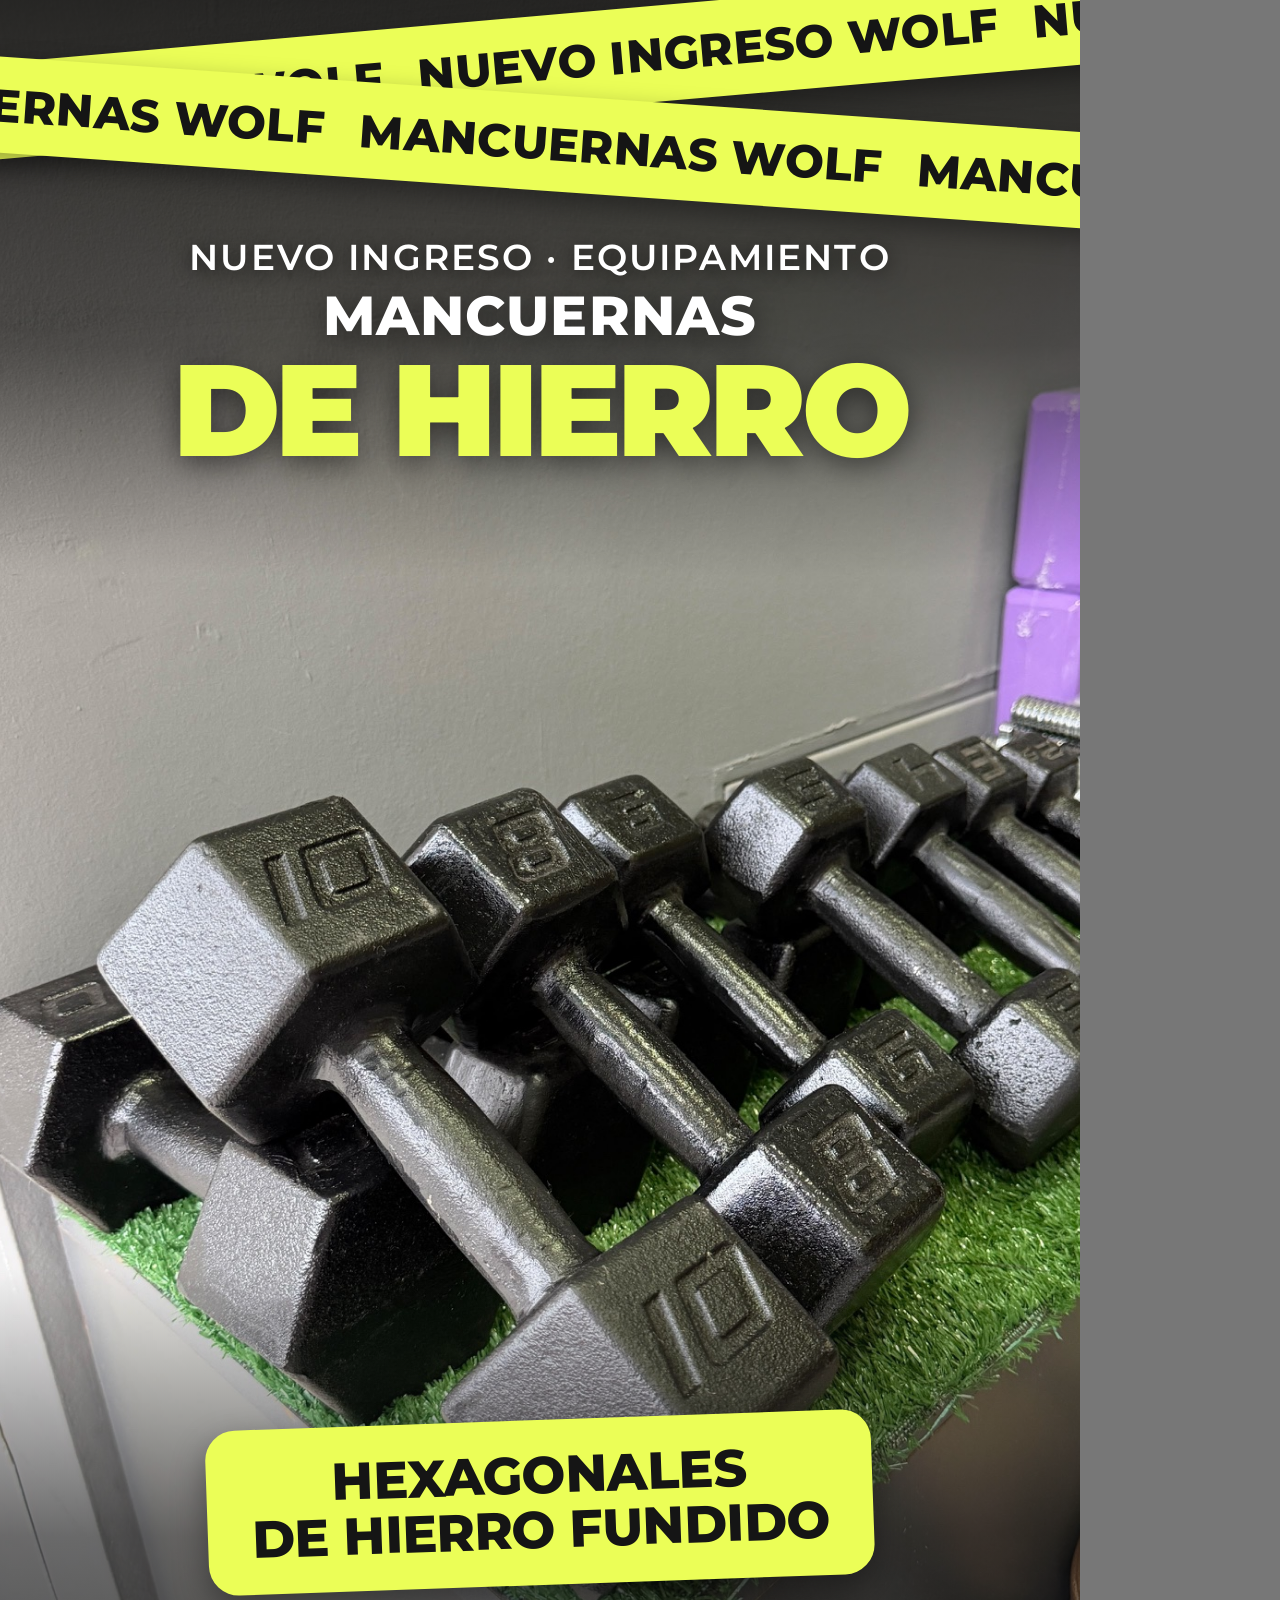
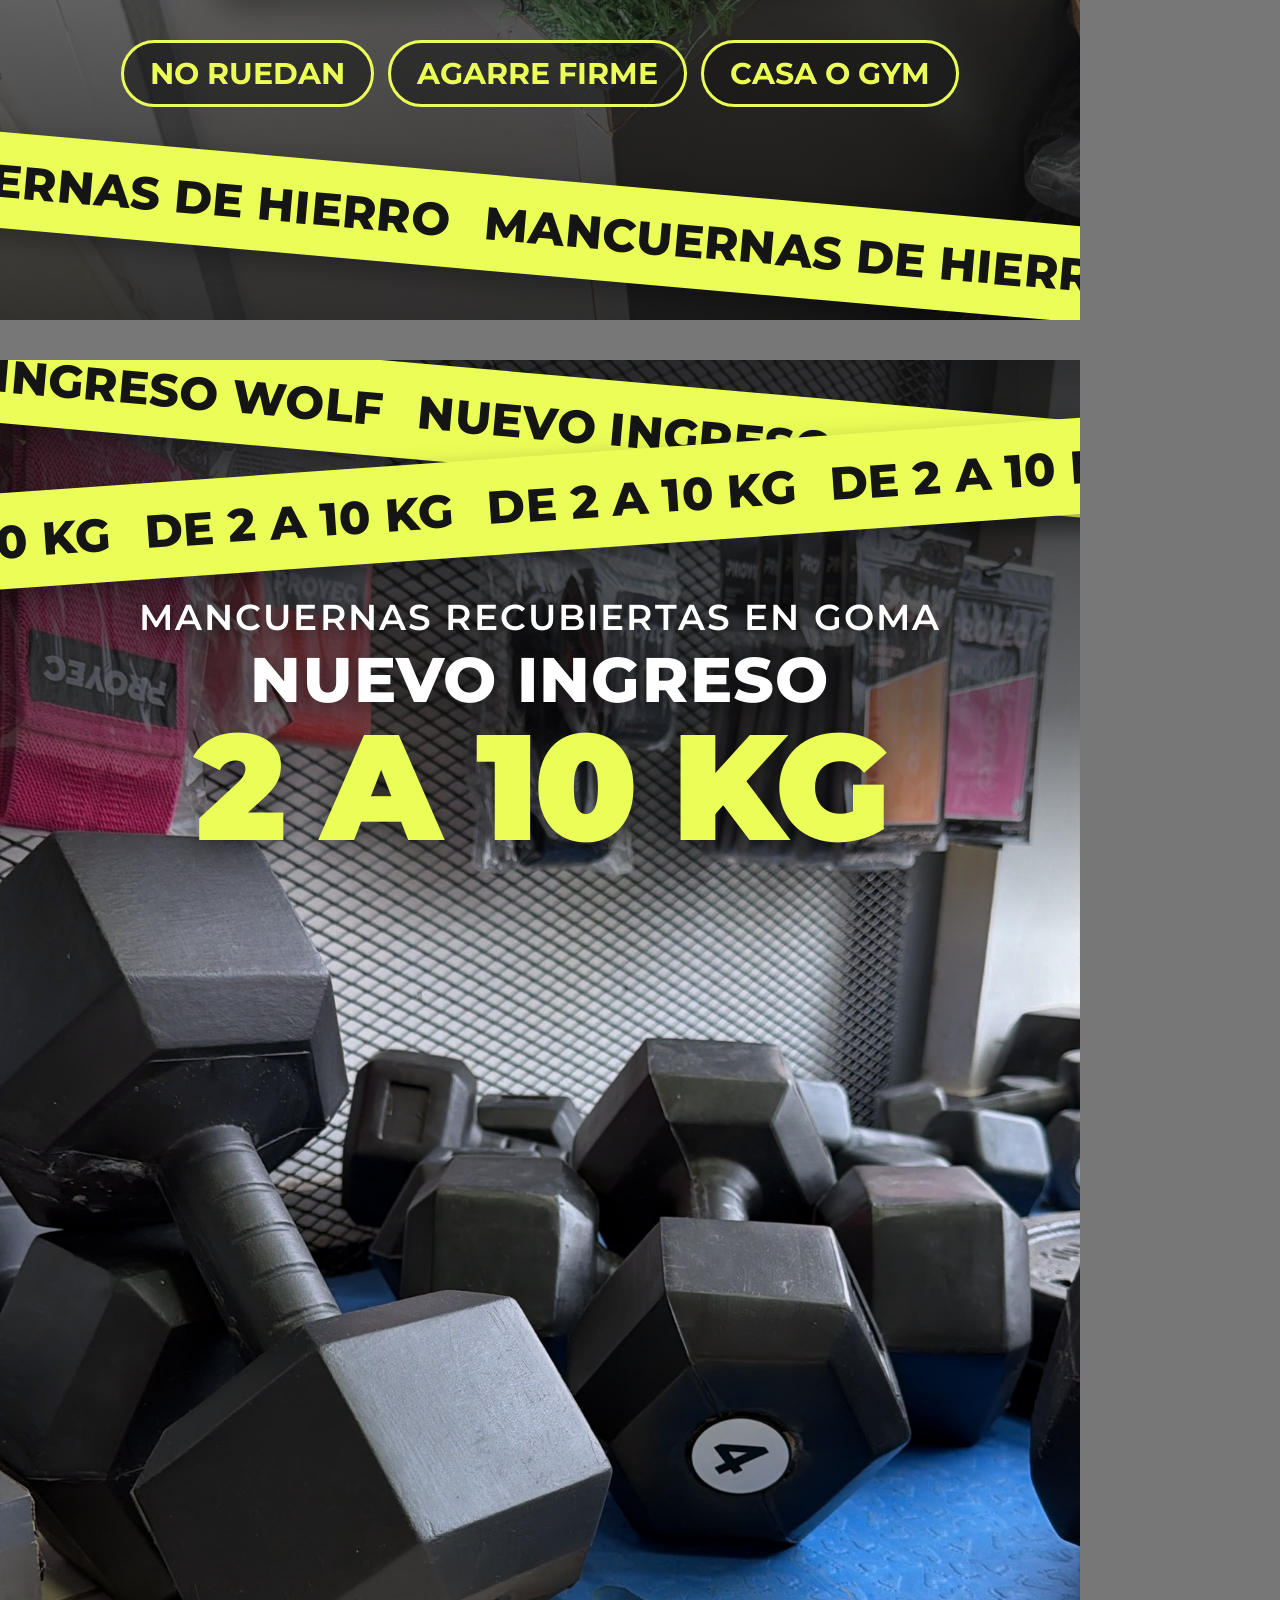
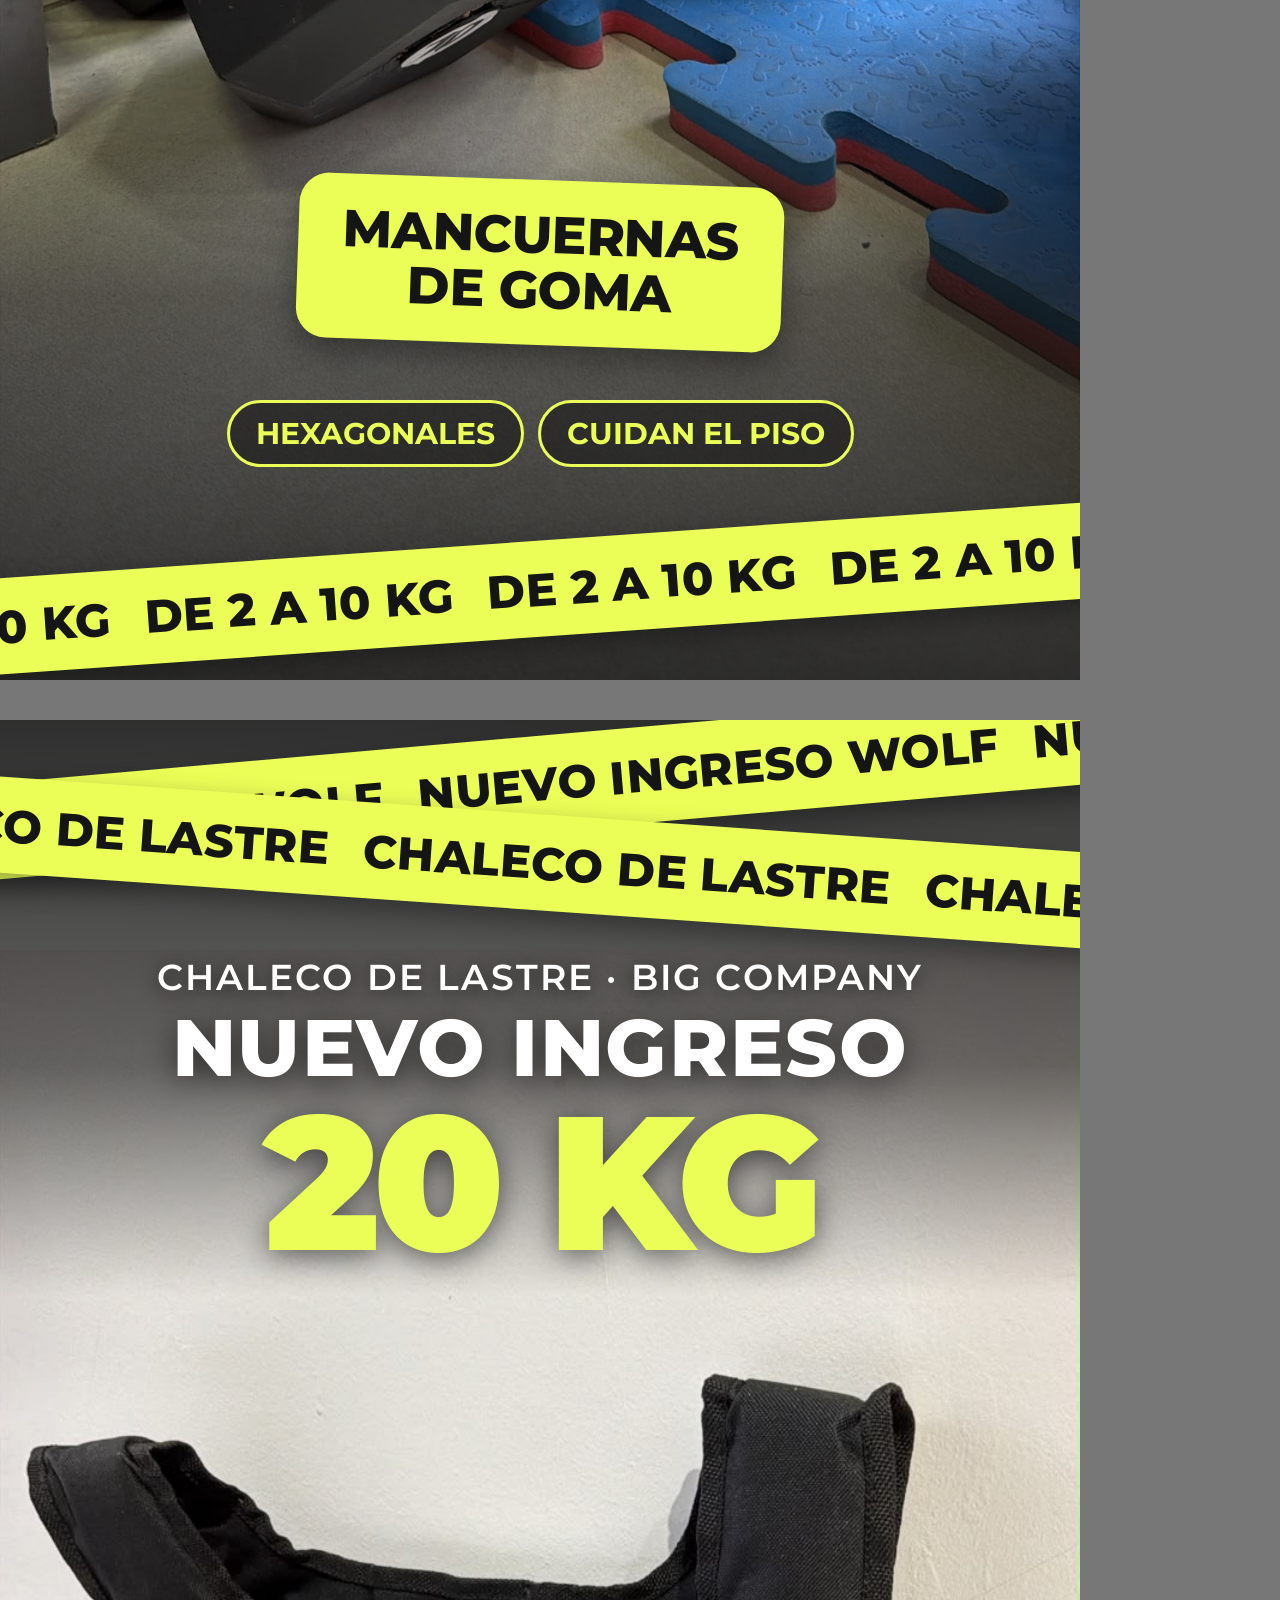
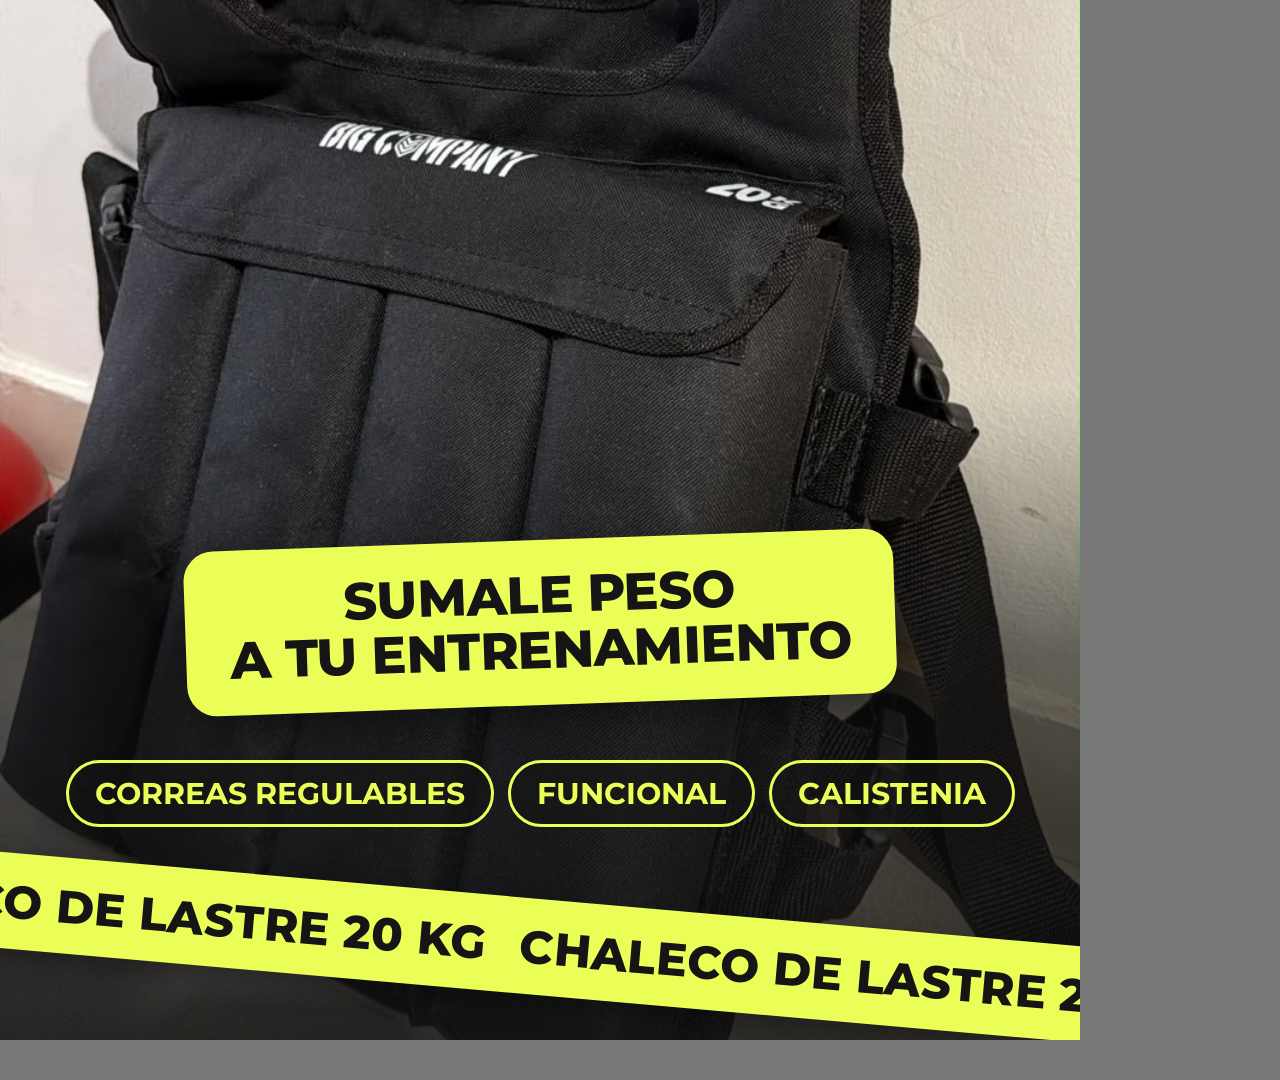
==== wolf-equipamiento/historias.html @ c53779f7 "Historias Wolf: mancuernas de hierro, de goma y chaleco de lastre Co-Authored-By: Claude Opus 5.5 <n" ====
<!doctype html>
<html lang="es">
<head>
<meta charset="utf-8">
<title>Equipamiento Wolf</title>
<link rel="preconnect" href="https://fonts.googleapis.com">
<link href="https://fonts.googleapis.com/css2?family=Montserrat:wght@300;400;600;700;800;900&display=swap" rel="stylesheet">
<style>
  :root{ --lime:#EBFE57; --ink:#151515; --white:#FFFFFF; }
  *{box-sizing:border-box;margin:0;padding:0}
  body{background:#777;font-family:"Montserrat",sans-serif}
  .story{width:1080px;height:1920px;position:relative;overflow:hidden;background:#2b2a28;margin:0 0 40px;color:var(--white)}

  /* foto completa, nítida */
  .full{position:absolute;inset:0;width:100%;height:100%;object-fit:cover}
  .shade{position:absolute;inset:0;background:linear-gradient(180deg,
      rgba(15,15,15,.85) 0%, rgba(15,15,15,.6) 18%, rgba(15,15,15,0) 30%,
      rgba(15,15,15,0) 66%, rgba(15,15,15,.6) 80%, rgba(15,15,15,.85) 100%)}

  /* cintas */
  .tape{position:absolute;left:-200px;width:1500px;height:96px;background:var(--lime);color:var(--ink);
        font-weight:800;font-size:46px;letter-spacing:.01em;white-space:nowrap;overflow:hidden;display:flex;align-items:center;
        box-shadow:0 10px 26px rgba(0,0,0,.35);z-index:6}
  .tape span{padding-right:34px}

  .h1{position:absolute;left:60px;right:60px;text-align:center;font-weight:800;text-transform:uppercase;letter-spacing:-.025em;line-height:1.02;text-shadow:0 4px 24px rgba(0,0,0,.5);z-index:5}
  .sub{position:absolute;left:60px;right:60px;text-align:center;font-weight:400;font-size:48px;letter-spacing:-.01em;text-shadow:0 3px 18px rgba(0,0,0,.6);z-index:5}
  .box{position:absolute;left:50%;background:var(--lime);color:var(--ink);border-radius:30px;padding:28px 44px;font-weight:800;text-transform:uppercase;text-align:center;line-height:1.05;letter-spacing:-.01em;box-shadow:0 14px 34px rgba(0,0,0,.4);z-index:5;white-space:nowrap}

  .scribble{position:absolute;z-index:4;pointer-events:none}
  .scribble path{fill:none;stroke:#fff;stroke-width:5;stroke-linecap:round}

  .pills{position:absolute;left:40px;right:40px;display:flex;justify-content:center;gap:14px;flex-wrap:wrap;z-index:5}
  .pills span{border:3px solid var(--lime);color:var(--lime);border-radius:999px;padding:12px 26px;font-weight:700;font-size:30px;text-transform:uppercase;background:rgba(20,20,20,.55)}
  .foot{position:absolute;left:60px;right:60px;text-align:center;font-weight:800;font-size:56px;text-transform:uppercase;letter-spacing:-.02em;z-index:5;text-shadow:0 4px 20px rgba(0,0,0,.5)}

  .half{position:absolute;top:0;bottom:0;width:540px;overflow:hidden}
  .half img{position:absolute;top:0;height:100%;width:auto}
  .divider{position:absolute;top:420px;bottom:560px;left:536px;width:8px;background:var(--lime);z-index:4;transform:skewX(-4deg)}
  .poll{position:absolute;left:150px;right:150px;height:230px;border:4px dashed rgba(255,255,255,.75);border-radius:34px;display:flex;align-items:center;justify-content:center;font-weight:600;font-size:28px;color:#fff;text-transform:uppercase;background:rgba(20,20,20,.35);z-index:5}
  .kicker{position:absolute;left:60px;right:60px;text-align:center;font-weight:600;font-size:36px;letter-spacing:.06em;text-transform:uppercase;text-shadow:0 3px 18px rgba(0,0,0,.6);z-index:5}
  .flavor{position:absolute;left:30px;right:30px;text-align:center;font-weight:900;text-transform:uppercase;letter-spacing:-.035em;line-height:.95;color:var(--lime);text-shadow:0 6px 30px rgba(0,0,0,.55);z-index:5}
  .flavor small{display:block;font-size:.42em;color:#fff;letter-spacing:.02em;font-weight:800;margin-bottom:6px}
</style>
</head>
<body>

<section class="story" id="s1" style="background:#2b2a28">
  <img class="full" src="img/hierro.jpg" style="object-position:15% 50%"><div class="shade"></div>
  <div class="tape" style="top:15px;transform:rotate(-5deg)"><span>NUEVO INGRESO WOLF</span><span>NUEVO INGRESO WOLF</span><span>NUEVO INGRESO WOLF</span><span>NUEVO INGRESO WOLF</span><span>NUEVO INGRESO WOLF</span></div>
  <div class="tape" style="top:95px;transform:rotate(4deg)"><span>MANCUERNAS WOLF</span><span>MANCUERNAS WOLF</span><span>MANCUERNAS WOLF</span><span>MANCUERNAS WOLF</span><span>MANCUERNAS WOLF</span></div>
  <div class="kicker" style="top:235px">Nuevo ingreso · Equipamiento</div>
  <div class="flavor" style="top:290px;font-size:130px"><small>Mancuernas</small>De hierro</div>
  <div class="box" style="top:1420px;transform:translateX(-50%) rotate(-2deg);font-size:52px">Hexagonales<br>de hierro fundido</div>
  <div class="pills" style="top:1640px"><span>No ruedan</span><span>Agarre firme</span><span>Casa o gym</span></div>
  <div class="tape" style="top:1780px;transform:rotate(5deg)"><span>MANCUERNAS DE HIERRO</span><span>MANCUERNAS DE HIERRO</span><span>MANCUERNAS DE HIERRO</span><span>MANCUERNAS DE HIERRO</span><span>MANCUERNAS DE HIERRO</span></div>
</section>
<section class="story" id="s2" style="background:#2b2a28">
  <img class="full" src="img/goma.jpg" style="object-position:50% 50%"><div class="shade"></div>
  <div class="tape" style="top:15px;transform:rotate(5deg)"><span>NUEVO INGRESO WOLF</span><span>NUEVO INGRESO WOLF</span><span>NUEVO INGRESO WOLF</span><span>NUEVO INGRESO WOLF</span><span>NUEVO INGRESO WOLF</span></div>
  <div class="tape" style="top:95px;transform:rotate(-4deg)"><span>DE 2 A 10 KG</span><span>DE 2 A 10 KG</span><span>DE 2 A 10 KG</span><span>DE 2 A 10 KG</span><span>DE 2 A 10 KG</span></div>
  <div class="kicker" style="top:235px">Mancuernas recubiertas en goma</div>
  <div class="flavor" style="top:290px;font-size:150px"><small>Nuevo ingreso</small>2 a 10 kg</div>
  <div class="box" style="top:1420px;transform:translateX(-50%) rotate(2deg);font-size:52px">Mancuernas<br>de goma</div>
  <div class="pills" style="top:1640px"><span>Hexagonales</span><span>Cuidan el piso</span></div>
  <div class="tape" style="top:1780px;transform:rotate(-4deg)"><span>DE 2 A 10 KG</span><span>DE 2 A 10 KG</span><span>DE 2 A 10 KG</span><span>DE 2 A 10 KG</span><span>DE 2 A 10 KG</span></div>
</section>
<section class="story" id="s3" style="background:#e6e6e4">
  <img src="img/chaleco.jpg" style="position:absolute;left:0;top:230px;width:1080px;height:1920px;object-fit:cover"><div class="shade"></div>
  <div class="tape" style="top:15px;transform:rotate(-5deg)"><span>NUEVO INGRESO WOLF</span><span>NUEVO INGRESO WOLF</span><span>NUEVO INGRESO WOLF</span><span>NUEVO INGRESO WOLF</span><span>NUEVO INGRESO WOLF</span></div>
  <div class="tape" style="top:95px;transform:rotate(4deg)"><span>CHALECO DE LASTRE</span><span>CHALECO DE LASTRE</span><span>CHALECO DE LASTRE</span><span>CHALECO DE LASTRE</span><span>CHALECO DE LASTRE</span></div>
  <div class="kicker" style="top:235px">Chaleco de lastre · Big Company</div>
  <div class="flavor" style="top:290px;font-size:190px"><small>Nuevo ingreso</small>20 kg</div>
  <div class="box" style="top:1420px;transform:translateX(-50%) rotate(-2deg);font-size:52px">Sumale peso<br>a tu entrenamiento</div>
  <div class="pills" style="top:1640px"><span>Correas regulables</span><span>Funcional</span><span>Calistenia</span></div>
  <div class="tape" style="top:1780px;transform:rotate(5deg)"><span>CHALECO DE LASTRE 20 KG</span><span>CHALECO DE LASTRE 20 KG</span><span>CHALECO DE LASTRE 20 KG</span><span>CHALECO DE LASTRE 20 KG</span><span>CHALECO DE LASTRE 20 KG</span></div>
</section>
</body>
</html>
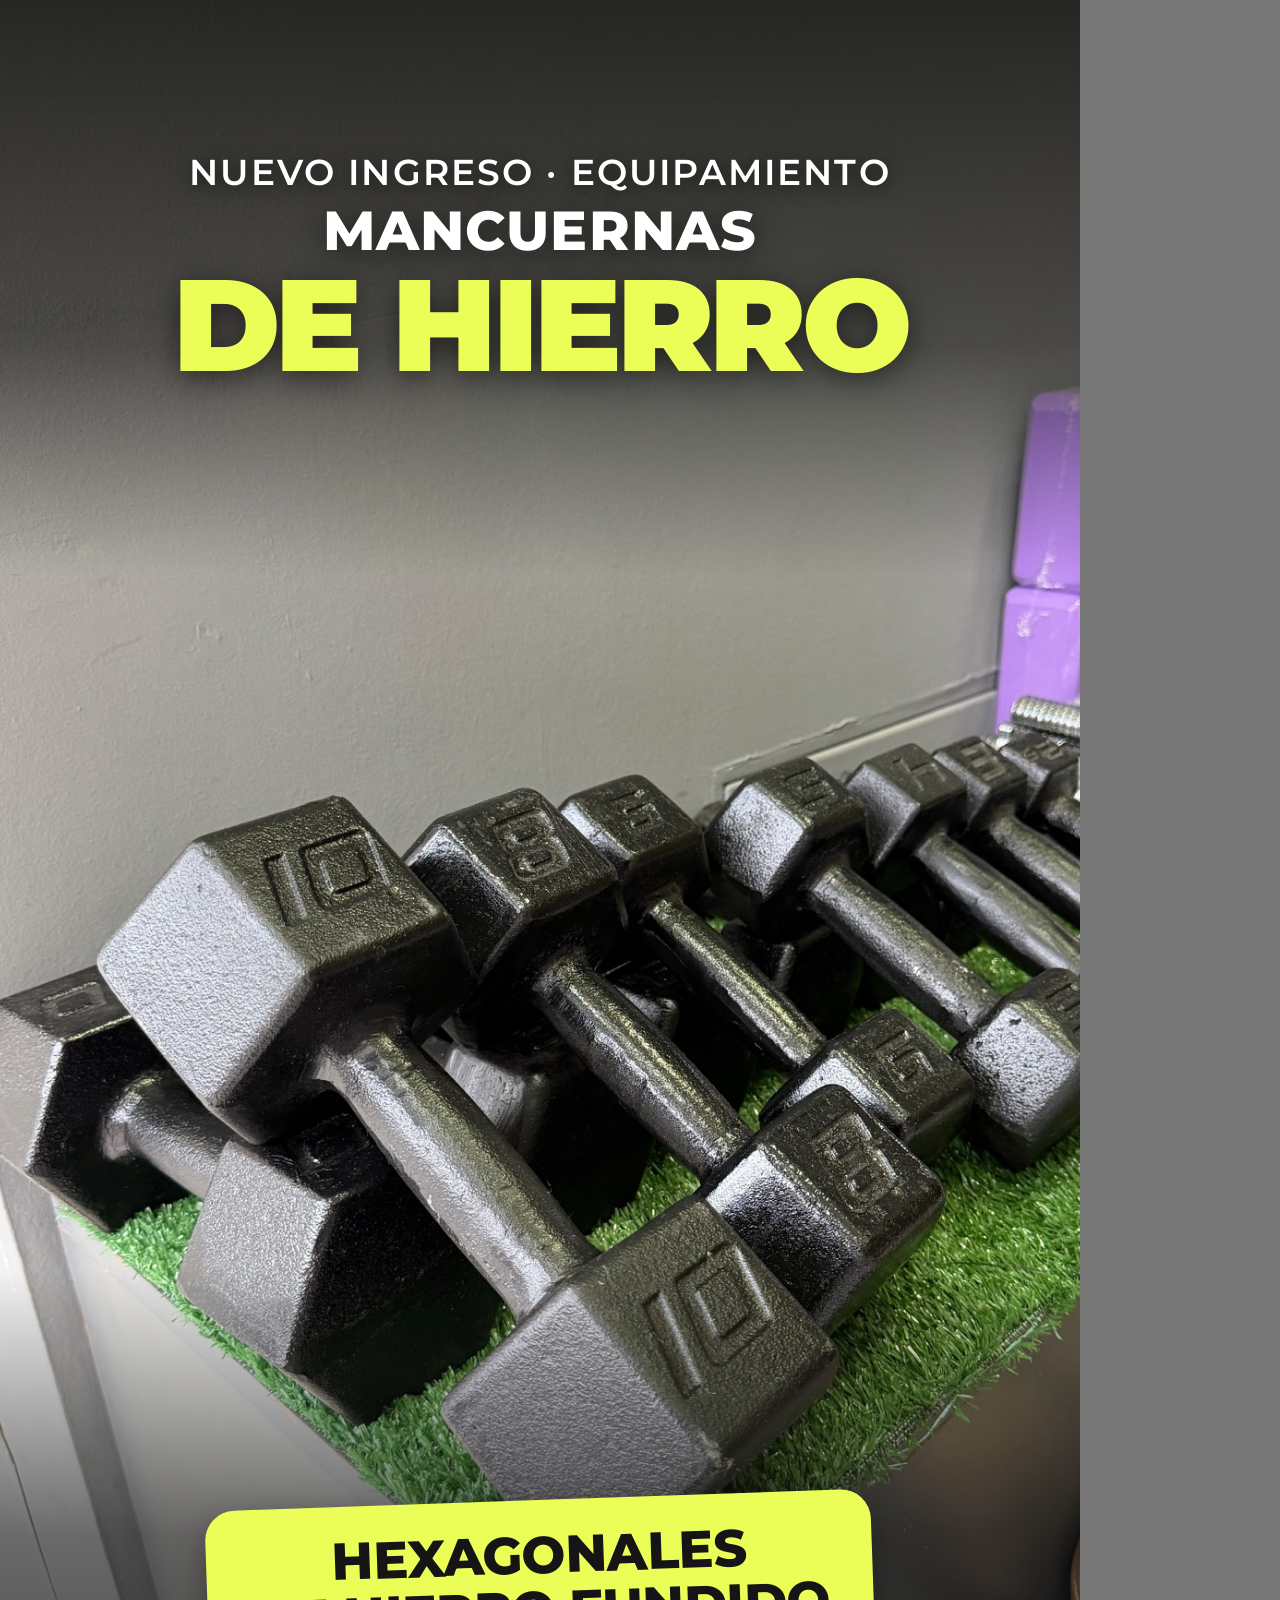
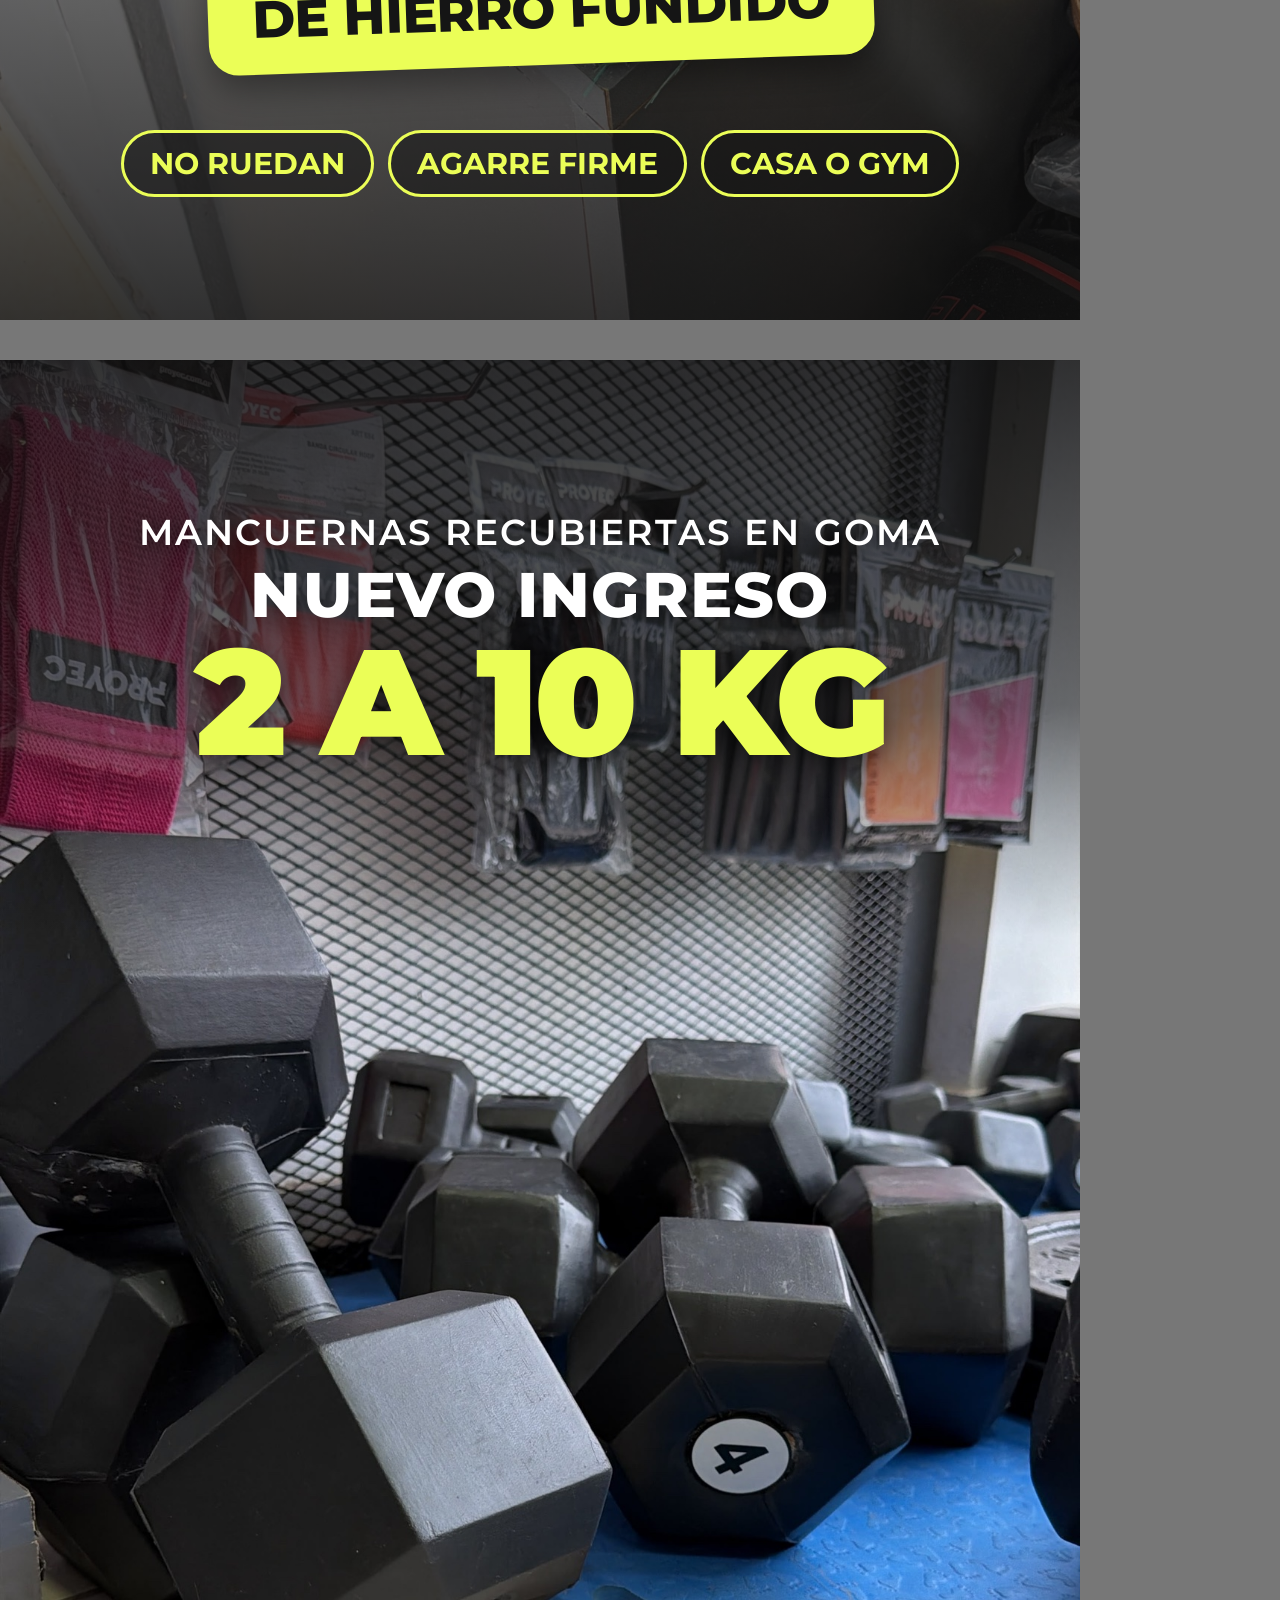
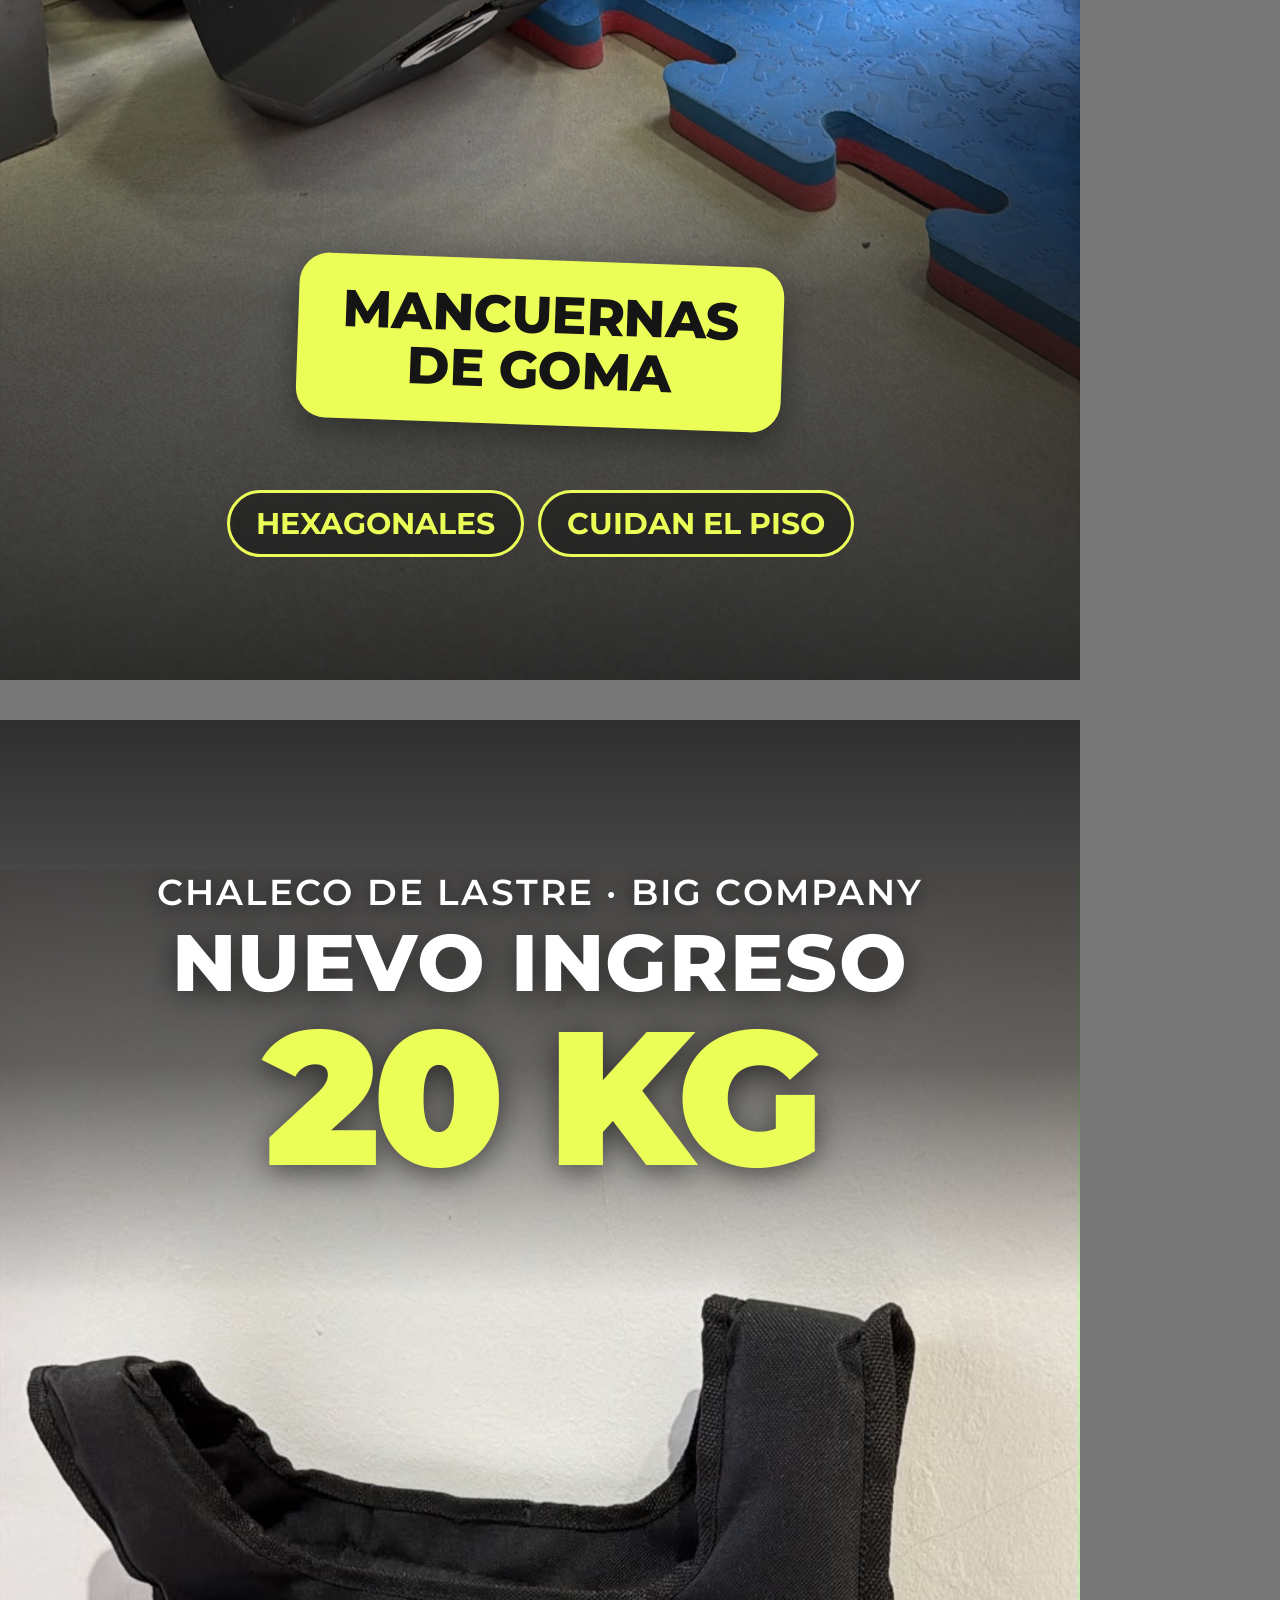
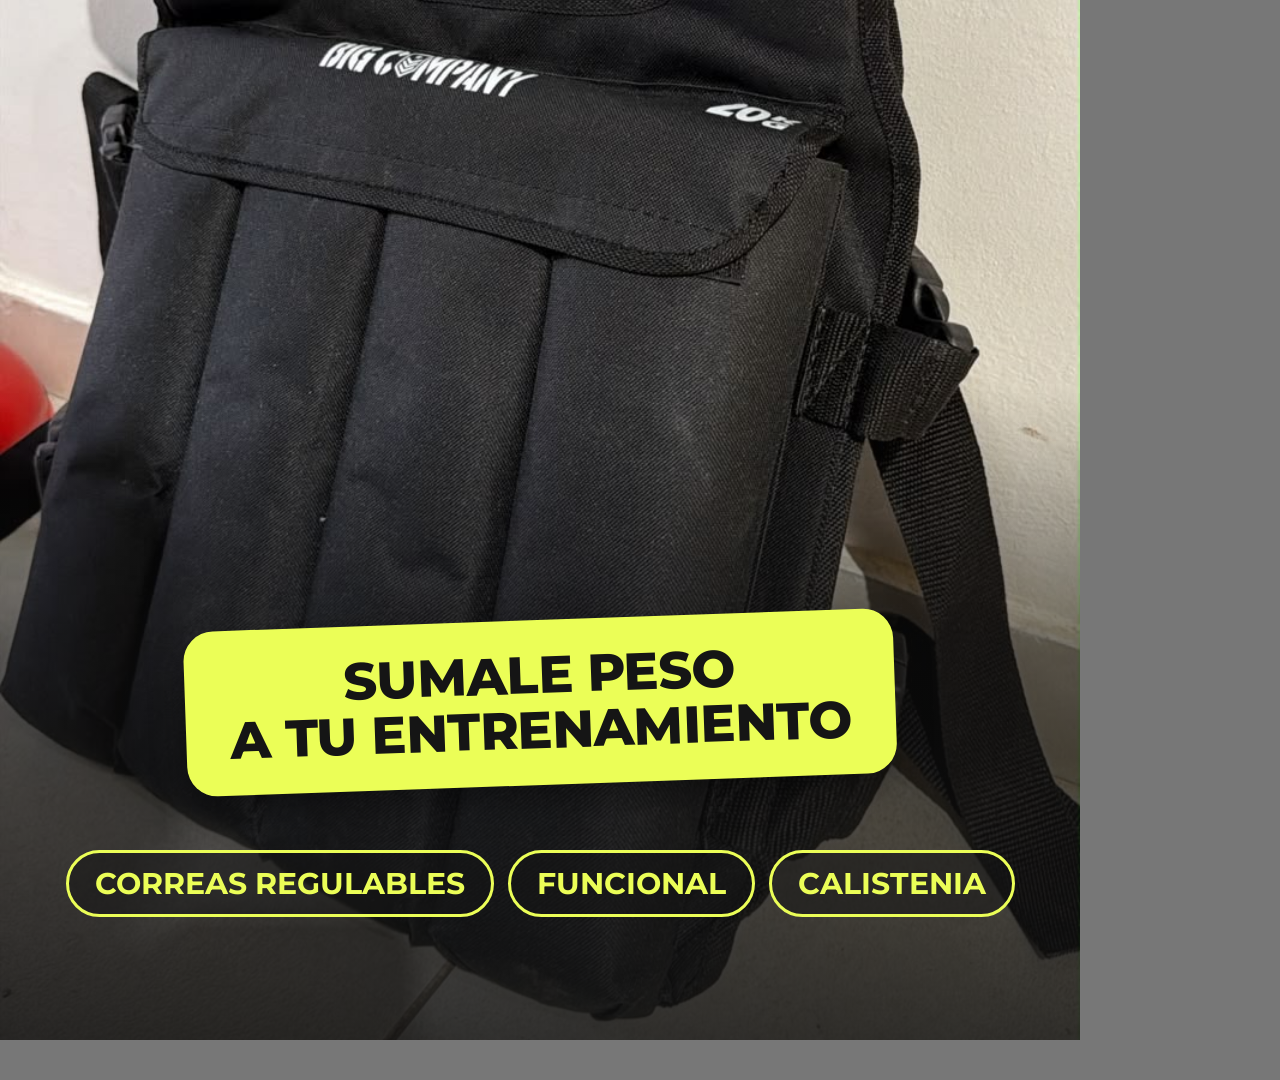
==== commit bda199b7: "Historias equipamiento Wolf: quitar cintas Co-Authored-By: Claude Opus 5.5 <noreply@anthropic.com> C" ====
--- a/wolf-equipamiento/historias.html
+++ b/wolf-equipamiento/historias.html
@@ -47,33 +47,24 @@
 
 <section class="story" id="s1" style="background:#2b2a28">
   <img class="full" src="img/hierro.jpg" style="object-position:15% 50%"><div class="shade"></div>
-  <div class="tape" style="top:15px;transform:rotate(-5deg)"><span>NUEVO INGRESO WOLF</span><span>NUEVO INGRESO WOLF</span><span>NUEVO INGRESO WOLF</span><span>NUEVO INGRESO WOLF</span><span>NUEVO INGRESO WOLF</span></div>
-  <div class="tape" style="top:95px;transform:rotate(4deg)"><span>MANCUERNAS WOLF</span><span>MANCUERNAS WOLF</span><span>MANCUERNAS WOLF</span><span>MANCUERNAS WOLF</span><span>MANCUERNAS WOLF</span></div>
-  <div class="kicker" style="top:235px">Nuevo ingreso · Equipamiento</div>
-  <div class="flavor" style="top:290px;font-size:130px"><small>Mancuernas</small>De hierro</div>
-  <div class="box" style="top:1420px;transform:translateX(-50%) rotate(-2deg);font-size:52px">Hexagonales<br>de hierro fundido</div>
-  <div class="pills" style="top:1640px"><span>No ruedan</span><span>Agarre firme</span><span>Casa o gym</span></div>
-  <div class="tape" style="top:1780px;transform:rotate(5deg)"><span>MANCUERNAS DE HIERRO</span><span>MANCUERNAS DE HIERRO</span><span>MANCUERNAS DE HIERRO</span><span>MANCUERNAS DE HIERRO</span><span>MANCUERNAS DE HIERRO</span></div>
+  <div class="kicker" style="top:150px">Nuevo ingreso · Equipamiento</div>
+  <div class="flavor" style="top:205px;font-size:130px"><small>Mancuernas</small>De hierro</div>
+  <div class="box" style="top:1500px;transform:translateX(-50%) rotate(-2deg);font-size:52px">Hexagonales<br>de hierro fundido</div>
+  <div class="pills" style="top:1730px"><span>No ruedan</span><span>Agarre firme</span><span>Casa o gym</span></div>
 </section>
 <section class="story" id="s2" style="background:#2b2a28">
   <img class="full" src="img/goma.jpg" style="object-position:50% 50%"><div class="shade"></div>
-  <div class="tape" style="top:15px;transform:rotate(5deg)"><span>NUEVO INGRESO WOLF</span><span>NUEVO INGRESO WOLF</span><span>NUEVO INGRESO WOLF</span><span>NUEVO INGRESO WOLF</span><span>NUEVO INGRESO WOLF</span></div>
-  <div class="tape" style="top:95px;transform:rotate(-4deg)"><span>DE 2 A 10 KG</span><span>DE 2 A 10 KG</span><span>DE 2 A 10 KG</span><span>DE 2 A 10 KG</span><span>DE 2 A 10 KG</span></div>
-  <div class="kicker" style="top:235px">Mancuernas recubiertas en goma</div>
-  <div class="flavor" style="top:290px;font-size:150px"><small>Nuevo ingreso</small>2 a 10 kg</div>
-  <div class="box" style="top:1420px;transform:translateX(-50%) rotate(2deg);font-size:52px">Mancuernas<br>de goma</div>
-  <div class="pills" style="top:1640px"><span>Hexagonales</span><span>Cuidan el piso</span></div>
-  <div class="tape" style="top:1780px;transform:rotate(-4deg)"><span>DE 2 A 10 KG</span><span>DE 2 A 10 KG</span><span>DE 2 A 10 KG</span><span>DE 2 A 10 KG</span><span>DE 2 A 10 KG</span></div>
+  <div class="kicker" style="top:150px">Mancuernas recubiertas en goma</div>
+  <div class="flavor" style="top:205px;font-size:150px"><small>Nuevo ingreso</small>2 a 10 kg</div>
+  <div class="box" style="top:1500px;transform:translateX(-50%) rotate(2deg);font-size:52px">Mancuernas<br>de goma</div>
+  <div class="pills" style="top:1730px"><span>Hexagonales</span><span>Cuidan el piso</span></div>
 </section>
 <section class="story" id="s3" style="background:#e6e6e4">
-  <img src="img/chaleco.jpg" style="position:absolute;left:0;top:230px;width:1080px;height:1920px;object-fit:cover"><div class="shade"></div>
-  <div class="tape" style="top:15px;transform:rotate(-5deg)"><span>NUEVO INGRESO WOLF</span><span>NUEVO INGRESO WOLF</span><span>NUEVO INGRESO WOLF</span><span>NUEVO INGRESO WOLF</span><span>NUEVO INGRESO WOLF</span></div>
-  <div class="tape" style="top:95px;transform:rotate(4deg)"><span>CHALECO DE LASTRE</span><span>CHALECO DE LASTRE</span><span>CHALECO DE LASTRE</span><span>CHALECO DE LASTRE</span><span>CHALECO DE LASTRE</span></div>
-  <div class="kicker" style="top:235px">Chaleco de lastre · Big Company</div>
-  <div class="flavor" style="top:290px;font-size:190px"><small>Nuevo ingreso</small>20 kg</div>
-  <div class="box" style="top:1420px;transform:translateX(-50%) rotate(-2deg);font-size:52px">Sumale peso<br>a tu entrenamiento</div>
-  <div class="pills" style="top:1640px"><span>Correas regulables</span><span>Funcional</span><span>Calistenia</span></div>
-  <div class="tape" style="top:1780px;transform:rotate(5deg)"><span>CHALECO DE LASTRE 20 KG</span><span>CHALECO DE LASTRE 20 KG</span><span>CHALECO DE LASTRE 20 KG</span><span>CHALECO DE LASTRE 20 KG</span><span>CHALECO DE LASTRE 20 KG</span></div>
+  <img src="img/chaleco.jpg" style="position:absolute;left:0;top:150px;width:1080px;height:1920px;object-fit:cover"><div class="shade"></div>
+  <div class="kicker" style="top:150px">Chaleco de lastre · Big Company</div>
+  <div class="flavor" style="top:205px;font-size:190px"><small>Nuevo ingreso</small>20 kg</div>
+  <div class="box" style="top:1500px;transform:translateX(-50%) rotate(-2deg);font-size:52px">Sumale peso<br>a tu entrenamiento</div>
+  <div class="pills" style="top:1730px"><span>Correas regulables</span><span>Funcional</span><span>Calistenia</span></div>
 </section>
 </body>
 </html>
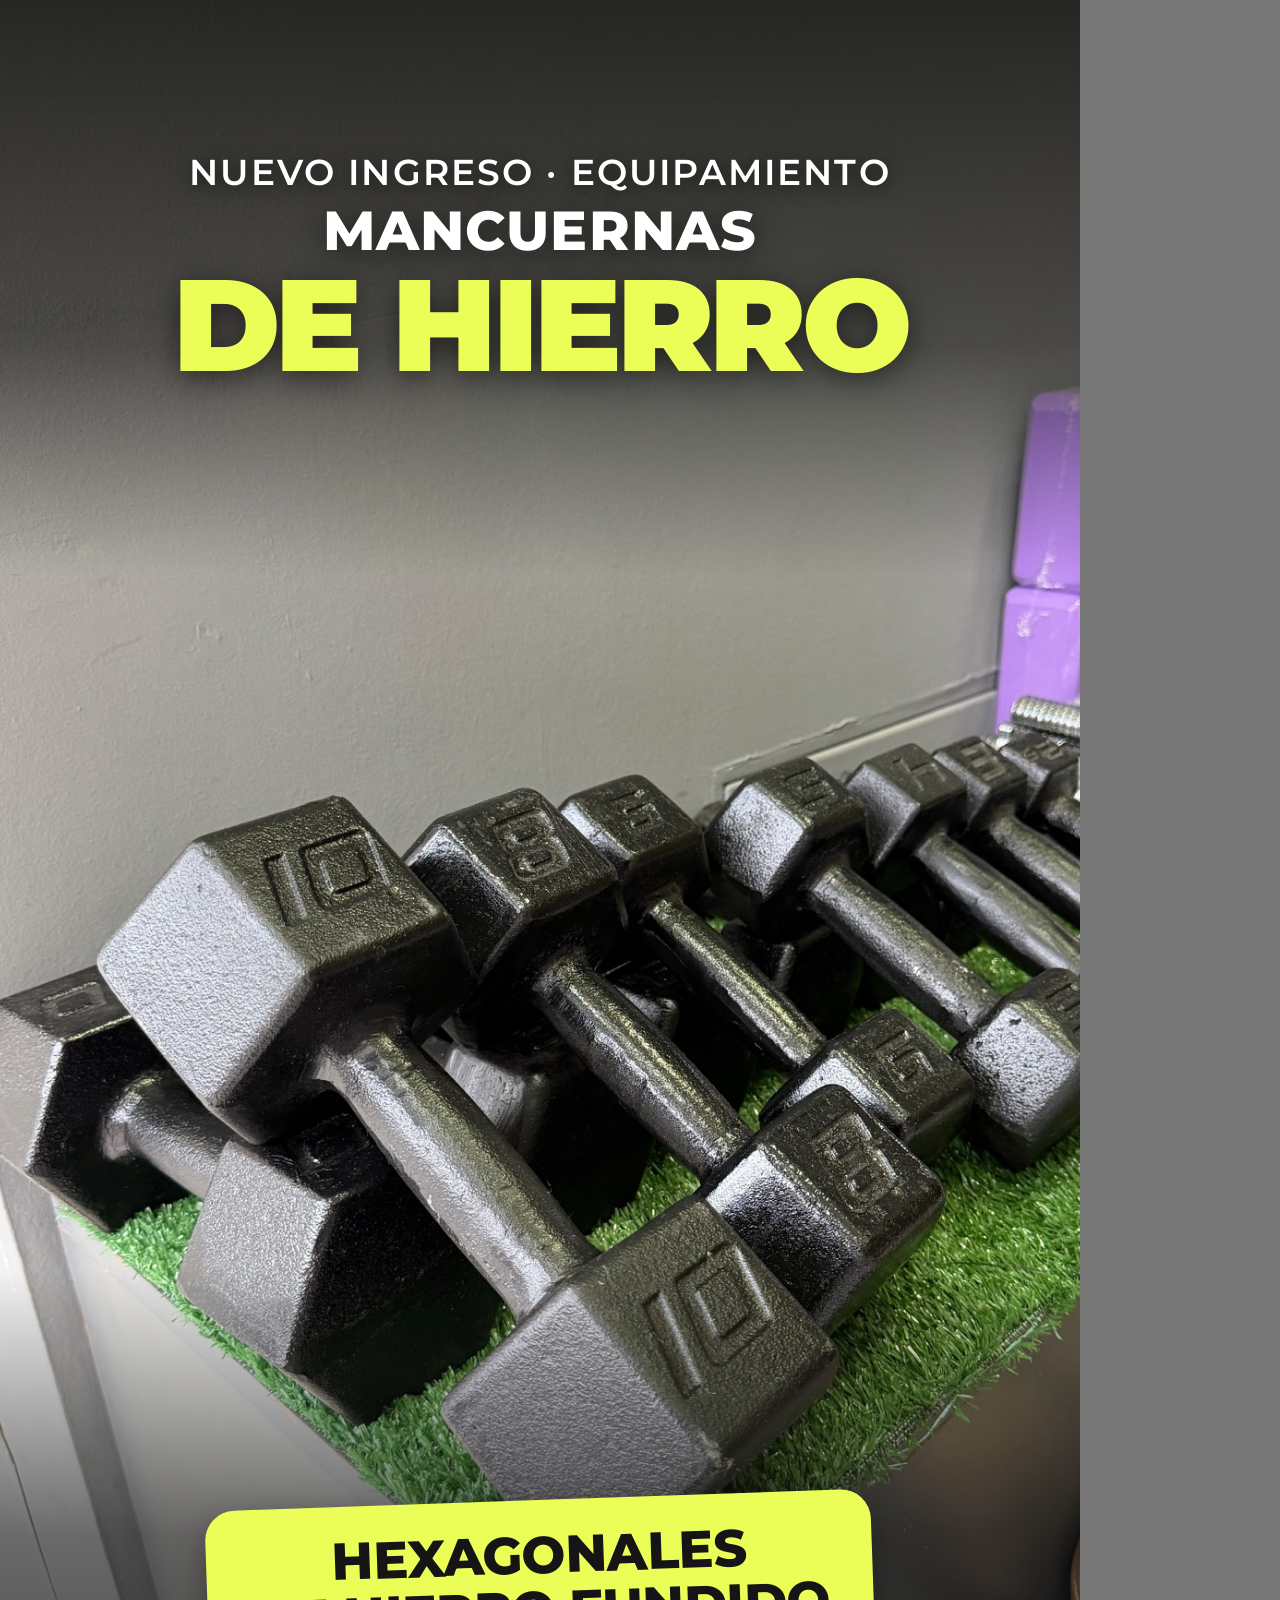
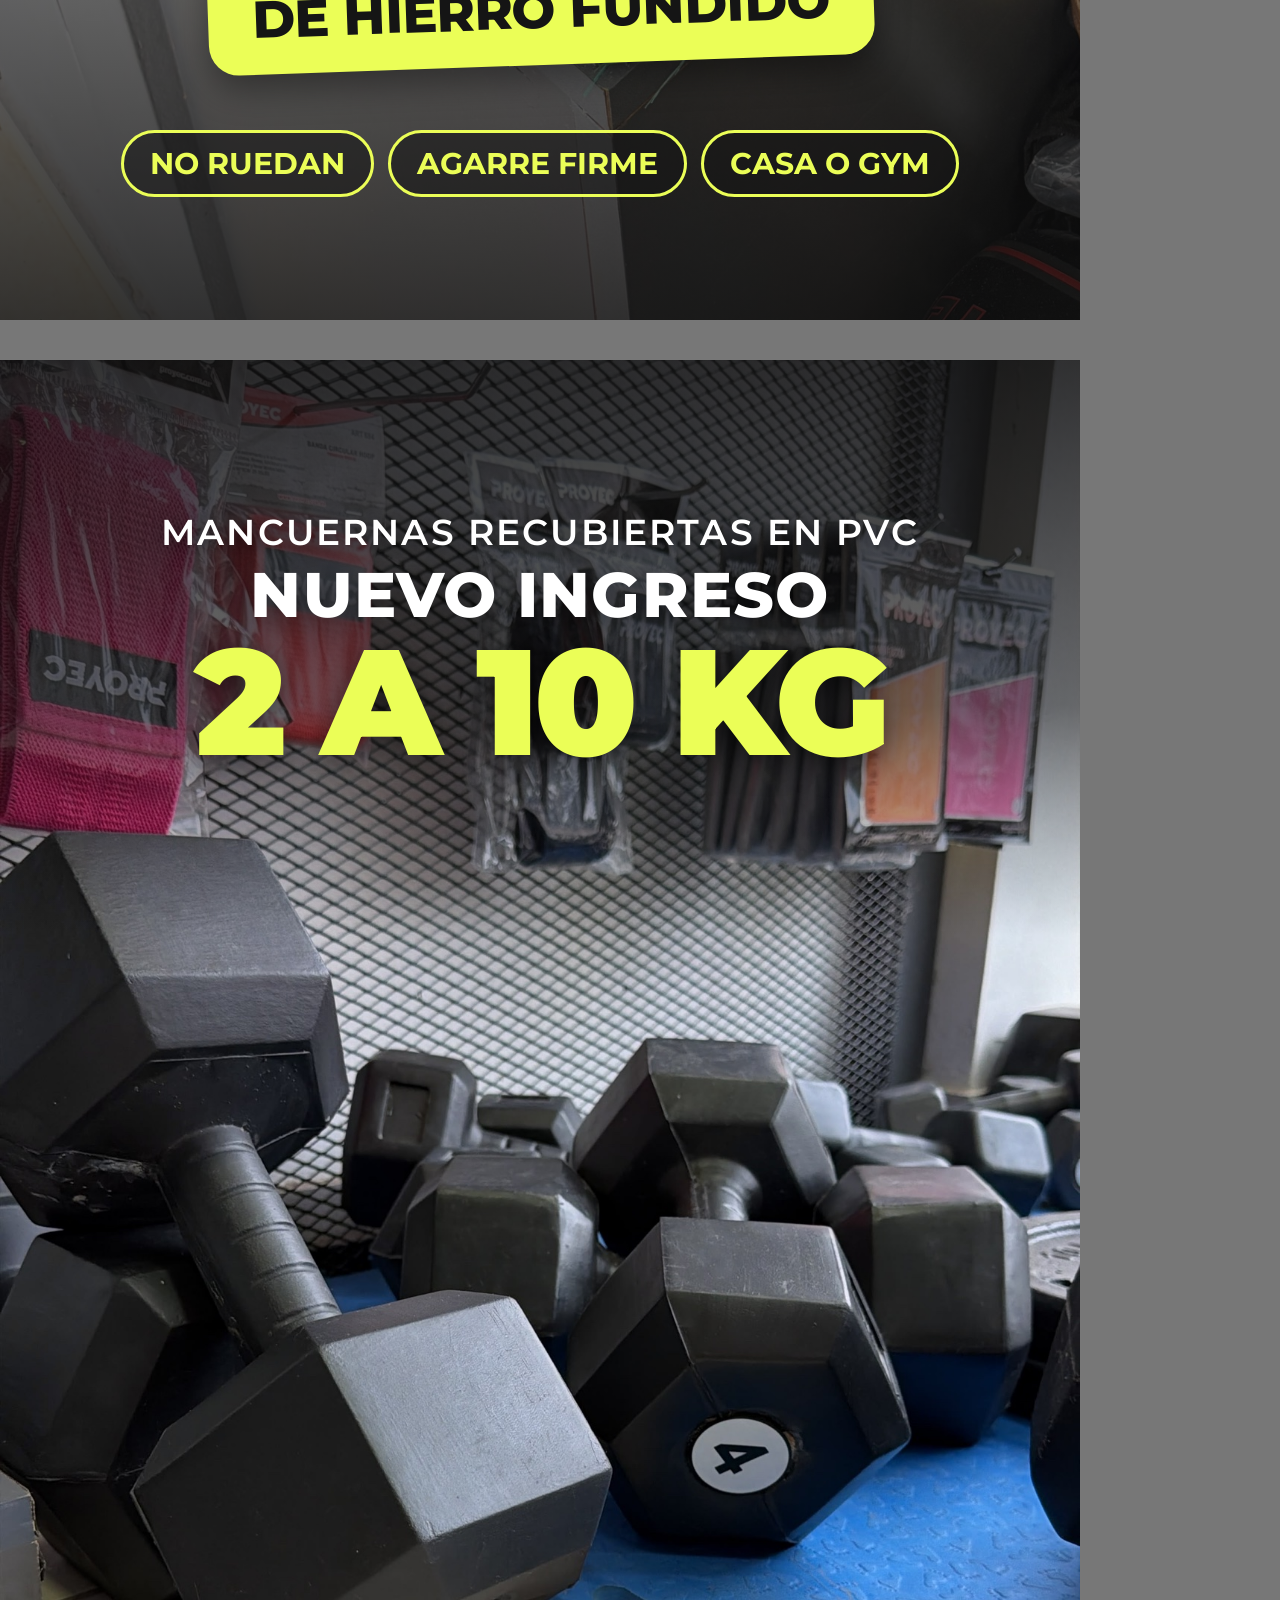
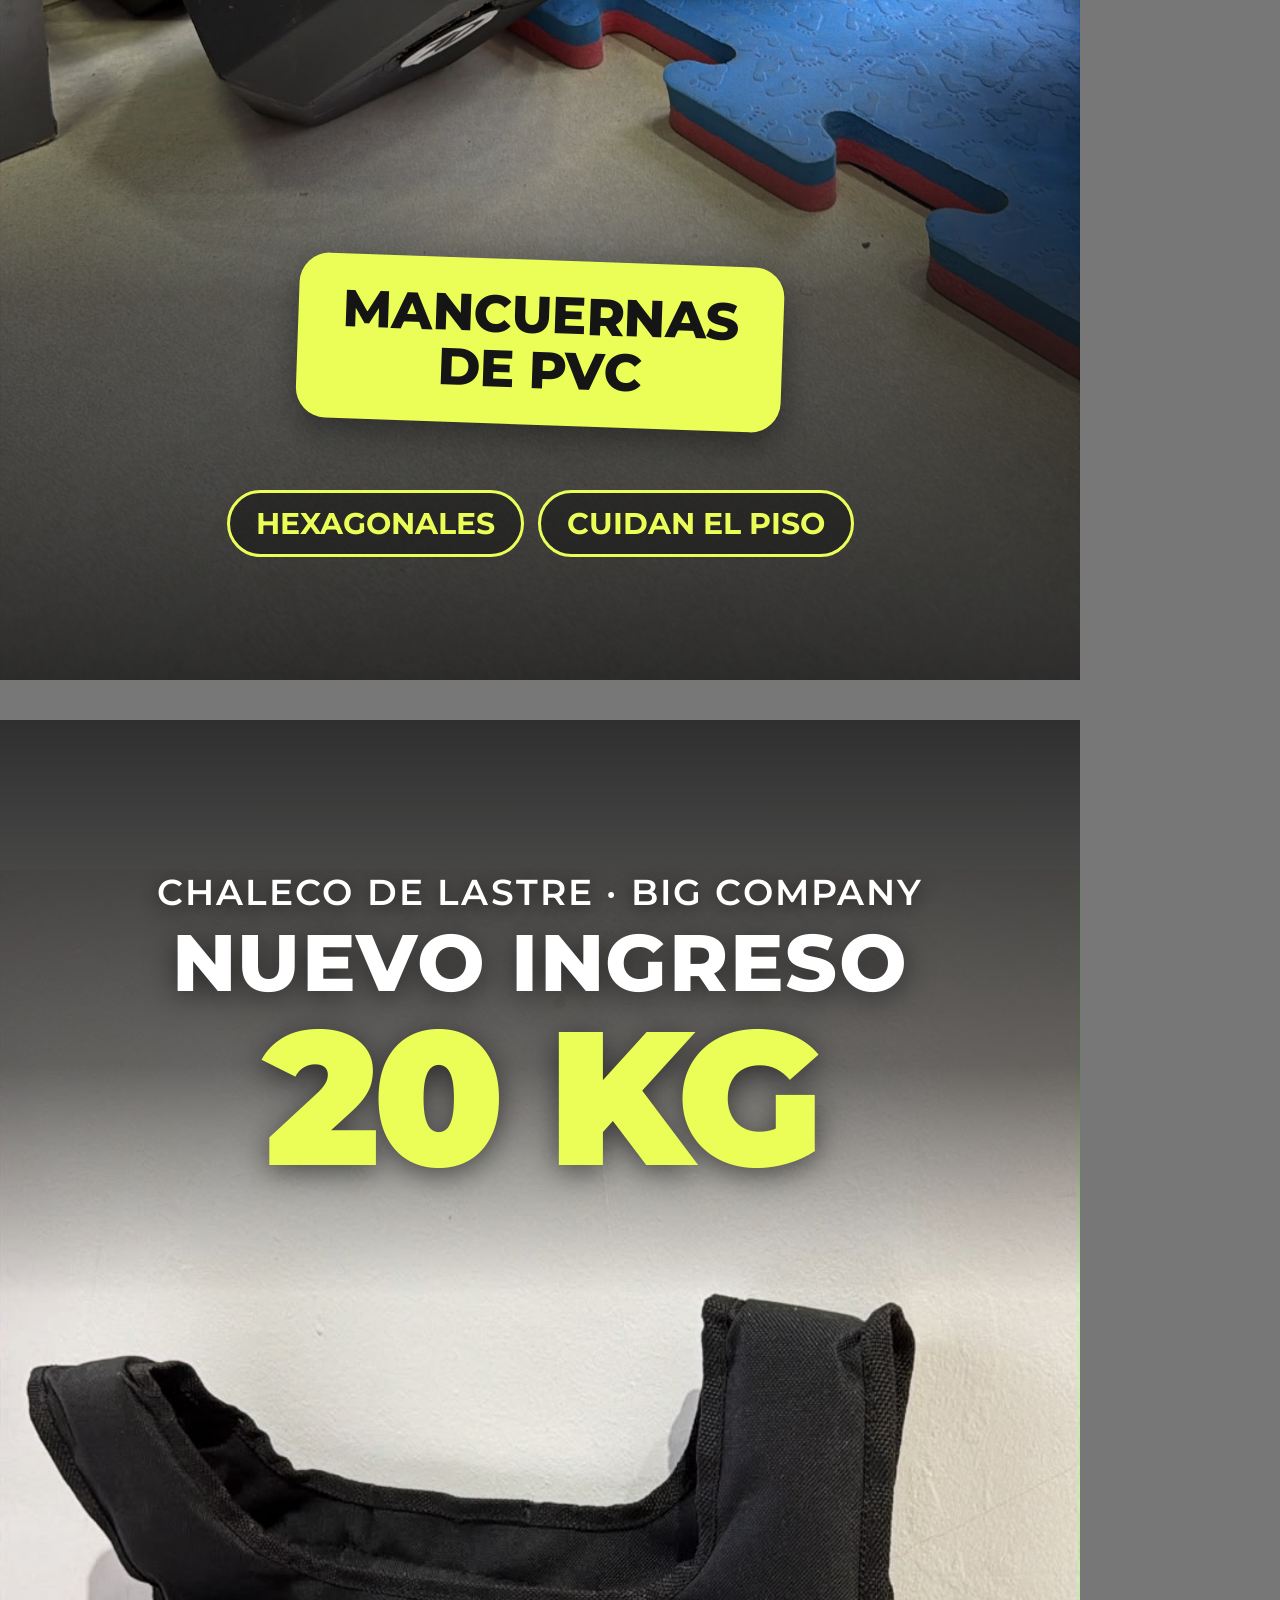
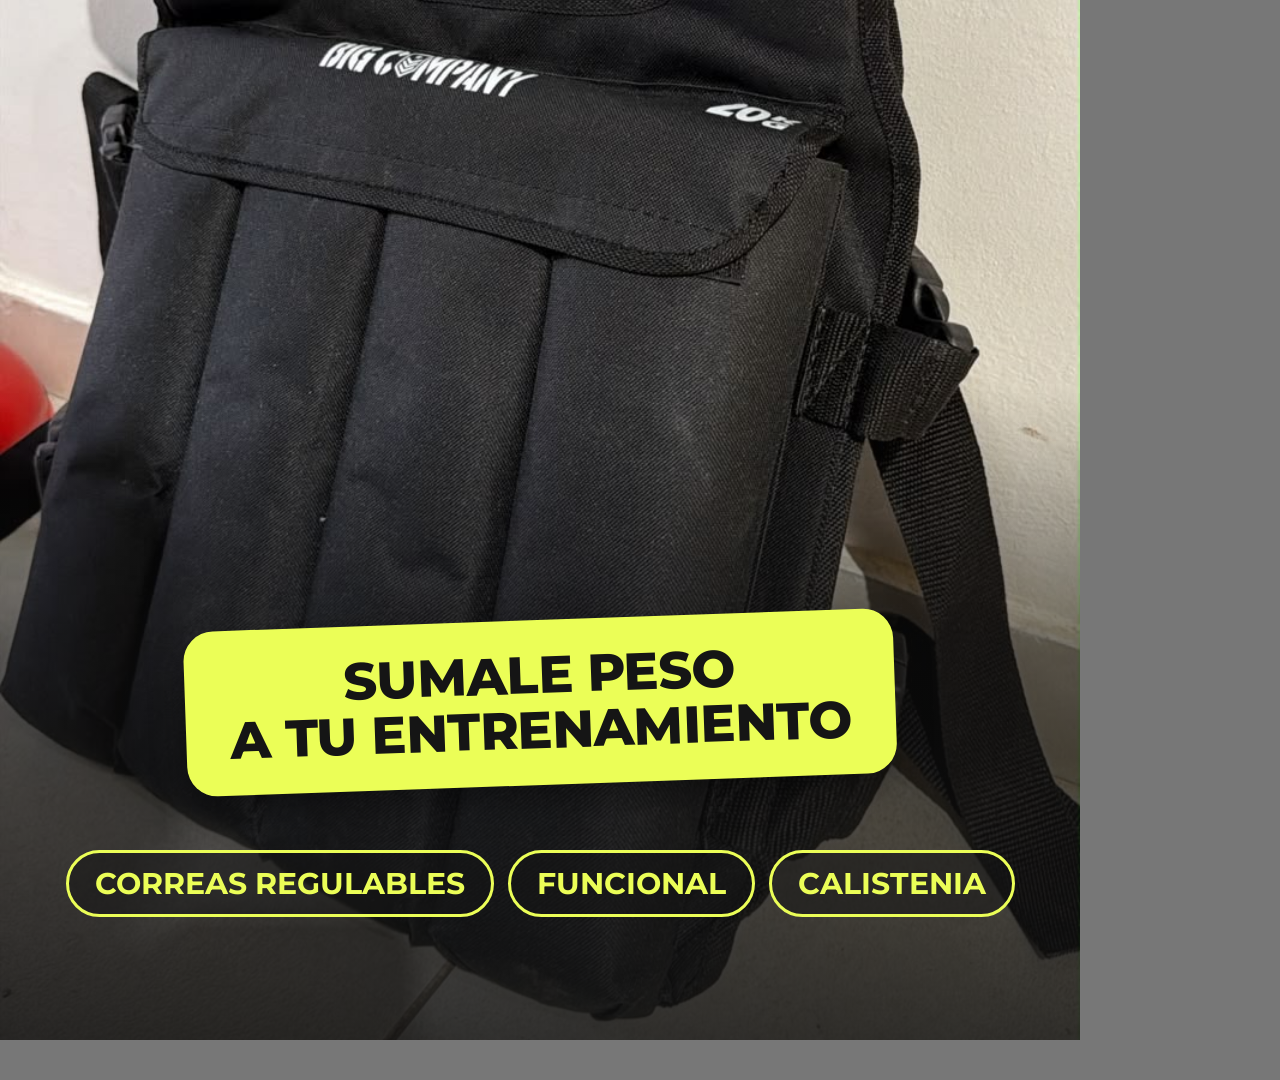
==== commit 1469bf4f: "Historias equipamiento Wolf: mancuernas de PVC Co-Authored-By: Claude Opus 5.5 <noreply@anthropic.co" ====
--- a/wolf-equipamiento/historias.html
+++ b/wolf-equipamiento/historias.html
@@ -54,9 +54,9 @@
 </section>
 <section class="story" id="s2" style="background:#2b2a28">
   <img class="full" src="img/goma.jpg" style="object-position:50% 50%"><div class="shade"></div>
-  <div class="kicker" style="top:150px">Mancuernas recubiertas en goma</div>
+  <div class="kicker" style="top:150px">Mancuernas recubiertas en PVC</div>
   <div class="flavor" style="top:205px;font-size:150px"><small>Nuevo ingreso</small>2 a 10 kg</div>
-  <div class="box" style="top:1500px;transform:translateX(-50%) rotate(2deg);font-size:52px">Mancuernas<br>de goma</div>
+  <div class="box" style="top:1500px;transform:translateX(-50%) rotate(2deg);font-size:52px">Mancuernas<br>de PVC</div>
   <div class="pills" style="top:1730px"><span>Hexagonales</span><span>Cuidan el piso</span></div>
 </section>
 <section class="story" id="s3" style="background:#e6e6e4">
